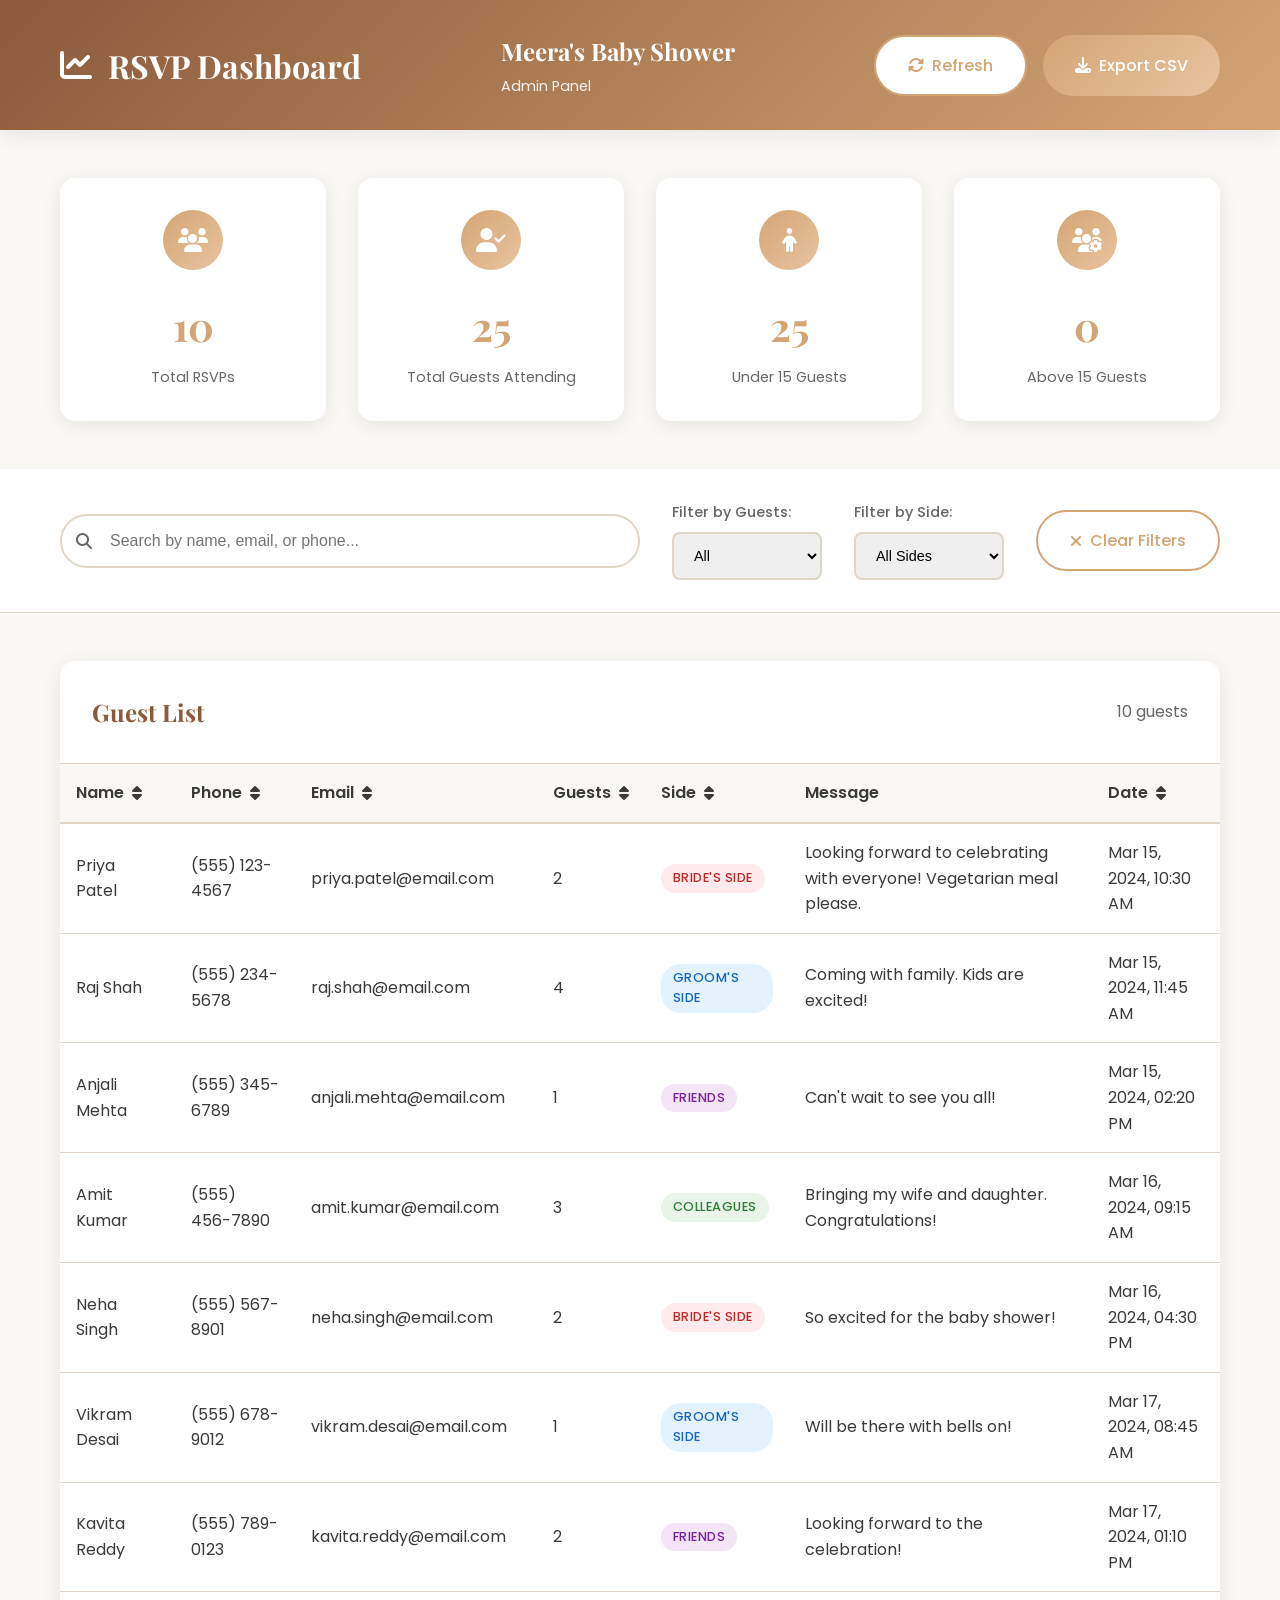
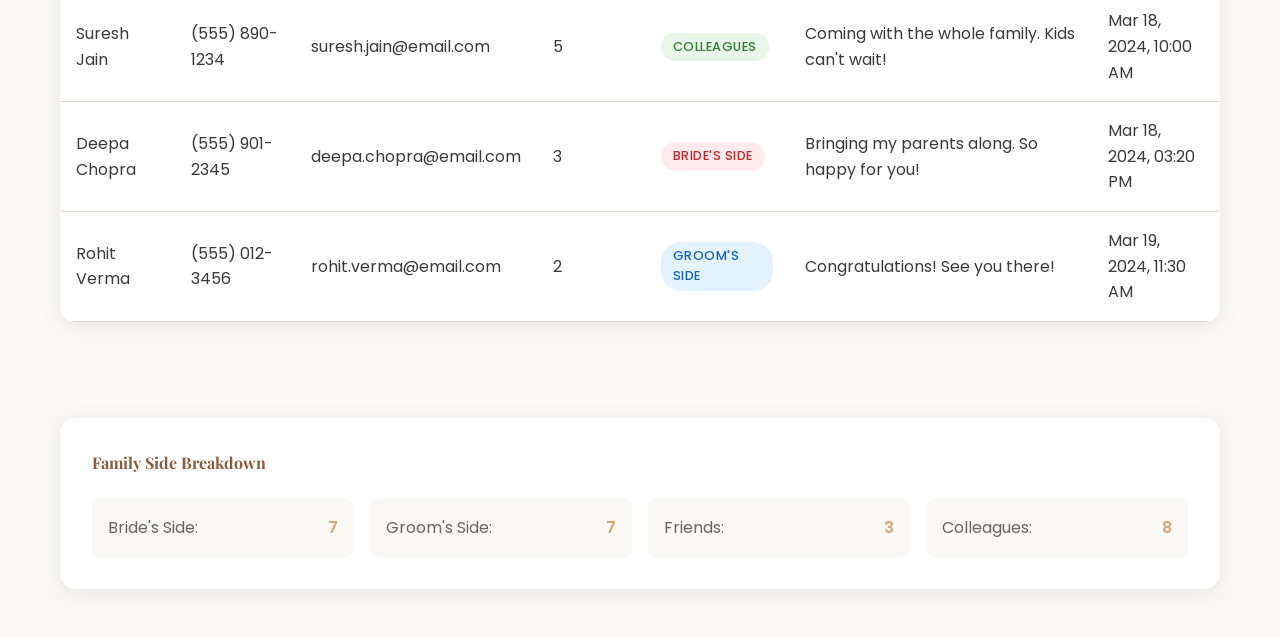
==== dashboard/index.html @ 0eb8fb5a "Initial baby shower invitation site" ====
<!DOCTYPE html>
<html lang="en">
<head>
    <meta charset="UTF-8">
    <meta name="viewport" content="width=device-width, initial-scale=1.0">
    <title>RSVP Dashboard - Meera's Baby Shower</title>
    <link rel="stylesheet" href="../assets/css/styles.css">
    <link rel="preconnect" href="https://fonts.googleapis.com">
    <link rel="preconnect" href="https://fonts.gstatic.com" crossorigin>
    <link href="https://fonts.googleapis.com/css2?family=Playfair+Display:wght@400;700&family=Poppins:wght@300;400;500;600&display=swap" rel="stylesheet">
    <link rel="stylesheet" href="https://cdnjs.cloudflare.com/ajax/libs/font-awesome/6.4.0/css/all.min.css">
</head>
<body class="dashboard-body">
    <!-- Dashboard Header -->
    <header class="dashboard-header">
        <div class="container">
            <div class="header-content">
                <h1 class="dashboard-title">
                    <i class="fas fa-chart-line"></i>
                    RSVP Dashboard
                </h1>
                <div class="event-info">
                    <h2>Meera's Baby Shower</h2>
                    <p>Admin Panel</p>
                </div>
                <div class="header-actions">
                    <button id="refresh-btn" class="btn-secondary">
                        <i class="fas fa-sync-alt"></i>
                        Refresh
                    </button>
                    <button id="export-btn" class="btn-primary">
                        <i class="fas fa-download"></i>
                        Export CSV
                    </button>
                </div>
            </div>
        </div>
    </header>

    <!-- Statistics Section -->
    <section class="stats-section">
        <div class="container">
            <div class="stats-grid">
                <div class="stat-card">
                    <div class="stat-icon">
                        <i class="fas fa-users"></i>
                    </div>
                    <div class="stat-content">
                        <h3 class="stat-number" id="total-rsvps">0</h3>
                        <p class="stat-label">Total RSVPs</p>
                    </div>
                </div>
                
                <div class="stat-card">
                    <div class="stat-icon">
                        <i class="fas fa-user-check"></i>
                    </div>
                    <div class="stat-content">
                        <h3 class="stat-number" id="total-guests">0</h3>
                        <p class="stat-label">Total Guests Attending</p>
                    </div>
                </div>
                
                <div class="stat-card">
                    <div class="stat-icon">
                        <i class="fas fa-child"></i>
                    </div>
                    <div class="stat-content">
                        <h3 class="stat-number" id="under-15">0</h3>
                        <p class="stat-label">Under 15 Guests</p>
                    </div>
                </div>
                
                <div class="stat-card">
                    <div class="stat-icon">
                        <i class="fas fa-users-cog"></i>
                    </div>
                    <div class="stat-content">
                        <h3 class="stat-number" id="above-15">0</h3>
                        <p class="stat-label">Above 15 Guests</p>
                    </div>
                </div>
            </div>
        </div>
    </section>

    <!-- Filters and Search -->
    <section class="filters-section">
        <div class="container">
            <div class="filters-content">
                <div class="search-box">
                    <i class="fas fa-search"></i>
                    <input type="text" id="search-input" placeholder="Search by name, email, or phone...">
                </div>
                
                <div class="filter-group">
                    <label for="filter-attending">Filter by Guests:</label>
                    <select id="filter-attending">
                        <option value="all">All</option>
                        <option value="1">1 Guest</option>
                        <option value="2">2 Guests</option>
                        <option value="3">3 Guests</option>
                        <option value="4">4+ Guests</option>
                    </select>
                </div>
                
                <div class="filter-group">
                    <label for="filter-side">Filter by Side:</label>
                    <select id="filter-side">
                        <option value="all">All Sides</option>
                        <option value="bride-side">Bride's Side</option>
                        <option value="groom-side">Groom's Side</option>
                        <option value="friends">Friends</option>
                        <option value="colleagues">Colleagues</option>
                    </select>
                </div>
                
                <button id="clear-filters" class="btn-secondary">
                    <i class="fas fa-times"></i>
                    Clear Filters
                </button>
            </div>
        </div>
    </section>

    <!-- Guest List Table -->
    <section class="guest-list-section">
        <div class="container">
            <div class="table-container">
                <div class="table-header">
                    <h3>Guest List</h3>
                    <div class="table-info">
                        <span id="guest-count">0 guests</span>
                    </div>
                </div>
                
                <div class="table-wrapper">
                    <table class="guest-table">
                        <thead>
                            <tr>
                                <th>
                                    <button class="sort-btn" data-sort="name">
                                        Name
                                        <i class="fas fa-sort"></i>
                                    </button>
                                </th>
                                <th>
                                    <button class="sort-btn" data-sort="phone">
                                        Phone
                                        <i class="fas fa-sort"></i>
                                    </button>
                                </th>
                                <th>
                                    <button class="sort-btn" data-sort="email">
                                        Email
                                        <i class="fas fa-sort"></i>
                                    </button>
                                </th>
                                <th>
                                    <button class="sort-btn" data-sort="attending">
                                        Guests
                                        <i class="fas fa-sort"></i>
                                    </button>
                                </th>
                                <th>
                                    <button class="sort-btn" data-sort="side">
                                        Side
                                        <i class="fas fa-sort"></i>
                                    </button>
                                </th>
                                <th>Message</th>
                                <th>
                                    <button class="sort-btn" data-sort="date">
                                        Date
                                        <i class="fas fa-sort"></i>
                                    </button>
                                </th>
                            </tr>
                        </thead>
                        <tbody id="guest-table-body">
                            <!-- Guest rows will be populated here -->
                        </tbody>
                    </table>
                </div>
                
                <div class="loading-indicator" id="loading">
                    <i class="fas fa-spinner fa-spin"></i>
                    <span>Loading responses...</span>
                </div>
                
                <div class="no-data" id="no-data" style="display: none;">
                    <i class="fas fa-inbox"></i>
                    <p>No RSVP responses yet</p>
                </div>
            </div>
        </div>
    </section>

    <!-- Quick Stats -->
    <section class="quick-stats">
        <div class="container">
            <div class="stats-row">
                <div class="quick-stat">
                    <h4>Family Side Breakdown</h4>
                    <div class="side-stats">
                        <div class="side-stat">
                            <span class="side-label">Bride's Side:</span>
                            <span class="side-count" id="bride-count">0</span>
                        </div>
                        <div class="side-stat">
                            <span class="side-label">Groom's Side:</span>
                            <span class="side-count" id="groom-count">0</span>
                        </div>
                        <div class="side-stat">
                            <span class="side-label">Friends:</span>
                            <span class="side-count" id="friends-count">0</span>
                        </div>
                        <div class="side-stat">
                            <span class="side-label">Colleagues:</span>
                            <span class="side-count" id="colleagues-count">0</span>
                        </div>
                    </div>
                </div>
            </div>
        </div>
    </section>

    <script src="../assets/js/dashboard.js"></script>
</body>
</html>
---- assets/css/styles.css ----
/* Baby Shower Website Styles */
/* Indian/Gujarati Theme with Luxury Design */

/* CSS Variables */
:root {
    --primary-color: #d4a574;
    --secondary-color: #8b5a3c;
    --accent-color: #e8c4a0;
    --text-dark: #3a3a3a;
    --text-light: #666;
    --bg-light: #faf8f5;
    --bg-white: #ffffff;
    --border-color: #e0d5c7;
    --success-color: #4caf50;
    --error-color: #f44336;
    --card-shadow: 0 4px 20px rgba(0, 0, 0, 0.08);
    --hover-shadow: 0 8px 30px rgba(0, 0, 0, 0.12);
}

/* Reset and Base Styles */
* {
    margin: 0;
    padding: 0;
    box-sizing: border-box;
}

html {
    scroll-behavior: smooth;
}

body {
    font-family: 'Poppins', sans-serif;
    line-height: 1.6;
    color: var(--text-dark);
    background-color: var(--bg-light);
}

.container {
    max-width: 1200px;
    margin: 0 auto;
    padding: 0 20px;
}

/* Typography */
h1, h2, h3, h4 {
    font-family: 'Playfair Display', serif;
    font-weight: 700;
}

.section-title {
    text-align: center;
    font-size: 2.5rem;
    color: var(--secondary-color);
    margin-bottom: 3rem;
    position: relative;
}

.section-title::after {
    content: '';
    position: absolute;
    bottom: -10px;
    left: 50%;
    transform: translateX(-50%);
    width: 80px;
    height: 3px;
    background: linear-gradient(to right, var(--primary-color), var(--accent-color));
}

/* Hero Section */
.hero {
    min-height: 100vh;
    background: linear-gradient(135deg, #f5e6d3 0%, #e8d4b0 50%, #d4a574 100%);
    display: flex;
    align-items: center;
    justify-content: center;
    position: relative;
    overflow: hidden;
}

.hero::before {
    content: '';
    position: absolute;
    top: 0;
    left: 0;
    right: 0;
    bottom: 0;
    background: url('data:image/svg+xml,<svg xmlns="http://www.w3.org/2000/svg" viewBox="0 0 100 100"><text y="50" font-size="100" fill="rgba(255,255,255,0.03)">🌸</text></svg>');
    background-size: 100px 100px;
    opacity: 0.3;
}

.hero-content {
    text-align: center;
    z-index: 2;
    position: relative;
    max-width: 800px;
    padding: 2rem;
}

.invitation-text {
    margin-bottom: 2rem;
}

.invitation-prefix {
    font-size: 1.2rem;
    color: var(--text-light);
    margin-bottom: 0.5rem;
    font-weight: 300;
}

.family-name {
    font-size: 2rem;
    color: var(--secondary-color);
    margin-bottom: 2rem;
}

.main-title {
    background: var(--bg-white);
    padding: 3rem;
    border-radius: 20px;
    box-shadow: var(--card-shadow);
    margin-bottom: 2rem;
}

.baby-name {
    font-size: 3.5rem;
    color: var(--primary-color);
    margin-bottom: 1rem;
    line-height: 1.2;
}

.decorative-line {
    width: 100px;
    height: 2px;
    background: linear-gradient(to right, var(--primary-color), var(--accent-color));
    margin: 1.5rem auto;
}

.celebration-text {
    font-size: 1.2rem;
    color: var(--text-light);
    font-weight: 300;
    line-height: 1.8;
}

.scroll-indicator {
    position: absolute;
    bottom: 30px;
    left: 50%;
    transform: translateX(-50%);
    color: var(--secondary-color);
    font-size: 1.5rem;
    animation: bounce 2s infinite;
}

@keyframes bounce {
    0%, 20%, 50%, 80%, 100% { transform: translateX(-50%) translateY(0); }
    40% { transform: translateX(-50%) translateY(-10px); }
    60% { transform: translateX(-50%) translateY(-5px); }
}

/* Countdown Timer */
.countdown-container {
    background: var(--bg-white);
    padding: 2rem;
    border-radius: 15px;
    box-shadow: var(--card-shadow);
    margin-top: 2rem;
}

.countdown-title {
    text-align: center;
    font-size: 1.3rem;
    color: var(--secondary-color);
    margin-bottom: 1.5rem;
    font-family: 'Playfair Display', serif;
}

.countdown {
    display: flex;
    justify-content: center;
    gap: 2rem;
    flex-wrap: wrap;
}

.countdown-item {
    text-align: center;
    min-width: 80px;
}

.countdown-number {
    display: block;
    font-size: 2.5rem;
    font-weight: 700;
    color: var(--primary-color);
    font-family: 'Playfair Display', serif;
    line-height: 1;
}

.countdown-label {
    font-size: 0.9rem;
    color: var(--text-light);
    text-transform: uppercase;
    letter-spacing: 1px;
    margin-top: 0.5rem;
}

/* Event Details Section */
.event-details {
    padding: 5rem 0;
    background: var(--bg-white);
}

.details-grid {
    display: grid;
    grid-template-columns: repeat(auto-fit, minmax(280px, 1fr));
    gap: 2rem;
    margin-bottom: 3rem;
}

.detail-card {
    background: var(--bg-white);
    padding: 2rem;
    border-radius: 15px;
    box-shadow: var(--card-shadow);
    text-align: center;
    transition: all 0.3s ease;
    border: 1px solid var(--border-color);
}

.detail-card:hover {
    transform: translateY(-5px);
    box-shadow: var(--hover-shadow);
}

.detail-icon {
    width: 60px;
    height: 60px;
    background: linear-gradient(135deg, var(--primary-color), var(--accent-color));
    border-radius: 50%;
    display: flex;
    align-items: center;
    justify-content: center;
    margin: 0 auto 1.5rem;
    color: var(--bg-white);
    font-size: 1.5rem;
}

.detail-content h4 {
    font-size: 1.3rem;
    color: var(--secondary-color);
    margin-bottom: 0.5rem;
    font-family: 'Playfair Display', serif;
}

.detail-content p {
    color: var(--text-dark);
    font-weight: 500;
}

.detail-subtext {
    color: var(--text-light);
    font-size: 0.9rem;
    margin-top: 0.3rem;
    font-weight: 400;
}

.venue-button {
    text-align: center;
}

/* Buttons */
.btn-primary, .btn-secondary, .btn-submit {
    display: inline-flex;
    align-items: center;
    gap: 0.5rem;
    padding: 1rem 2rem;
    border: none;
    border-radius: 50px;
    font-size: 1rem;
    font-weight: 500;
    text-decoration: none;
    cursor: pointer;
    transition: all 0.3s ease;
    font-family: 'Poppins', sans-serif;
}

.btn-primary {
    background: linear-gradient(135deg, var(--primary-color), var(--accent-color));
    color: var(--bg-white);
}

.btn-primary:hover {
    transform: translateY(-2px);
    box-shadow: 0 8px 25px rgba(212, 165, 116, 0.4);
}

.btn-secondary {
    background: var(--bg-white);
    color: var(--primary-color);
    border: 2px solid var(--primary-color);
}

.btn-secondary:hover {
    background: var(--primary-color);
    color: var(--bg-white);
}

.btn-submit {
    background: linear-gradient(135deg, var(--secondary-color), var(--primary-color));
    color: var(--bg-white);
    width: 100%;
    justify-content: center;
    font-size: 1.1rem;
    padding: 1.2rem;
}

.btn-submit:hover {
    transform: translateY(-2px);
    box-shadow: 0 8px 25px rgba(139, 90, 60, 0.4);
}

/* Family Section */
.family-section {
    padding: 5rem 0;
    background: var(--bg-light);
}

.family-grid {
    display: grid;
    grid-template-columns: repeat(auto-fit, minmax(250px, 1fr));
    gap: 2rem;
}

.family-member {
    background: var(--bg-white);
    padding: 2rem;
    border-radius: 15px;
    text-align: center;
    box-shadow: var(--card-shadow);
    transition: all 0.3s ease;
}

.family-member:hover {
    transform: translateY(-5px);
    box-shadow: var(--hover-shadow);
}

.family-avatar {
    width: 80px;
    height: 80px;
    background: linear-gradient(135deg, var(--primary-color), var(--accent-color));
    border-radius: 50%;
    display: flex;
    align-items: center;
    justify-content: center;
    margin: 0 auto 1.5rem;
    color: var(--bg-white);
    font-size: 2rem;
}

.family-member h4 {
    font-size: 1.3rem;
    color: var(--secondary-color);
    margin-bottom: 0.5rem;
    font-family: 'Playfair Display', serif;
}

.family-member p {
    color: var(--text-light);
}

/* Gallery Section */
.gallery-section {
    padding: 5rem 0;
    background: var(--bg-white);
}

.gallery-grid {
    display: grid;
    grid-template-columns: repeat(auto-fit, minmax(300px, 1fr));
    gap: 1.5rem;
}

.gallery-item {
    position: relative;
    overflow: hidden;
    border-radius: 15px;
    box-shadow: var(--card-shadow);
    cursor: pointer;
}

.gallery-item img {
    width: 100%;
    height: 250px;
    object-fit: cover;
    transition: all 0.3s ease;
}

.gallery-item:hover img {
    transform: scale(1.05);
}

/* RSVP Section */
.rsvp-section {
    padding: 5rem 0;
    background: var(--bg-light);
}

.rsvp-subtitle {
    text-align: center;
    font-size: 1.2rem;
    color: var(--text-light);
    margin-bottom: 2rem;
}

.gift-note {
    background: var(--bg-white);
    padding: 2rem;
    border-radius: 15px;
    text-align: center;
    margin-bottom: 3rem;
    box-shadow: var(--card-shadow);
    border-left: 4px solid var(--primary-color);
}

.gift-note p {
    color: var(--text-dark);
    font-style: italic;
    line-height: 1.8;
}

/* Form Styles */
.rsvp-form {
    background: var(--bg-white);
    padding: 3rem;
    border-radius: 20px;
    box-shadow: var(--card-shadow);
    max-width: 800px;
    margin: 0 auto;
}

.form-row {
    display: grid;
    grid-template-columns: 1fr 1fr;
    gap: 2rem;
    margin-bottom: 2rem;
}

.form-group {
    display: flex;
    flex-direction: column;
}

.form-group.full-width {
    grid-column: 1 / -1;
}

.form-group label {
    font-weight: 500;
    color: var(--text-dark);
    margin-bottom: 0.5rem;
    font-family: 'Poppins', sans-serif;
}

.form-group input,
.form-group select,
.form-group textarea {
    padding: 1rem;
    border: 2px solid var(--border-color);
    border-radius: 10px;
    font-size: 1rem;
    font-family: 'Poppins', sans-serif;
    transition: all 0.3s ease;
    background: var(--bg-white);
}

.form-group input:focus,
.form-group select:focus,
.form-group textarea:focus {
    outline: none;
    border-color: var(--primary-color);
    box-shadow: 0 0 0 3px rgba(212, 165, 116, 0.1);
}

.form-group textarea {
    resize: vertical;
    min-height: 120px;
}

/* Success Message */
.success-message {
    background: var(--success-color);
    color: var(--bg-white);
    padding: 2rem;
    border-radius: 15px;
    text-align: center;
    margin-top: 2rem;
    display: none;
    animation: slideDown 0.5s ease;
}

.success-message.show {
    display: block;
}

.success-message i {
    font-size: 3rem;
    margin-bottom: 1rem;
}

.success-message h4 {
    font-size: 1.5rem;
    margin-bottom: 0.5rem;
    font-family: 'Playfair Display', serif;
}

@keyframes slideDown {
    from {
        opacity: 0;
        transform: translateY(-20px);
    }
    to {
        opacity: 1;
        transform: translateY(0);
    }
}

/* Footer */
.footer {
    background: linear-gradient(135deg, var(--secondary-color), var(--primary-color));
    color: var(--bg-white);
    padding: 3rem 0;
    text-align: center;
}

.footer-text {
    font-size: 1.3rem;
    margin-bottom: 0.5rem;
    font-family: 'Playfair Display', serif;
}

.footer-subtext {
    margin-bottom: 2rem;
    opacity: 0.9;
}

.footer-actions {
    display: flex;
    justify-content: center;
    gap: 2rem;
}

.footer-link {
    color: var(--bg-white);
    text-decoration: none;
    display: flex;
    align-items: center;
    gap: 0.5rem;
    transition: all 0.3s ease;
}

.footer-link:hover {
    opacity: 0.8;
    transform: translateY(-2px);
}

/* Music Toggle */
.music-toggle {
    position: fixed;
    bottom: 30px;
    right: 30px;
    width: 60px;
    height: 60px;
    background: linear-gradient(135deg, var(--primary-color), var(--accent-color));
    border: none;
    border-radius: 50%;
    color: var(--bg-white);
    font-size: 1.5rem;
    cursor: pointer;
    box-shadow: var(--card-shadow);
    transition: all 0.3s ease;
    z-index: 1000;
}

.music-toggle:hover {
    transform: scale(1.1);
    box-shadow: var(--hover-shadow);
}

.music-toggle.playing {
    animation: pulse 2s infinite;
}

@keyframes pulse {
    0% { box-shadow: 0 0 0 0 rgba(212, 165, 116, 0.7); }
    70% { box-shadow: 0 0 0 20px rgba(212, 165, 116, 0); }
    100% { box-shadow: 0 0 0 0 rgba(212, 165, 116, 0); }
}

/* Dashboard Specific Styles */
.dashboard-body {
    background: var(--bg-light);
}

.dashboard-header {
    background: linear-gradient(135deg, var(--secondary-color), var(--primary-color));
    color: var(--bg-white);
    padding: 2rem 0;
    box-shadow: var(--card-shadow);
}

.header-content {
    display: flex;
    justify-content: space-between;
    align-items: center;
    flex-wrap: wrap;
    gap: 2rem;
}

.dashboard-title {
    display: flex;
    align-items: center;
    gap: 1rem;
    font-size: 2rem;
    margin: 0;
}

.event-info h2 {
    font-size: 1.5rem;
    margin-bottom: 0.3rem;
}

.event-info p {
    opacity: 0.9;
    font-size: 0.9rem;
}

.header-actions {
    display: flex;
    gap: 1rem;
}

/* Stats Section */
.stats-section {
    padding: 3rem 0;
}

.stats-grid {
    display: grid;
    grid-template-columns: repeat(auto-fit, minmax(200px, 1fr));
    gap: 2rem;
}

.stat-card {
    background: var(--bg-white);
    padding: 2rem;
    border-radius: 15px;
    box-shadow: var(--card-shadow);
    text-align: center;
    transition: all 0.3s ease;
}

.stat-card:hover {
    transform: translateY(-5px);
    box-shadow: var(--hover-shadow);
}

.stat-icon {
    width: 60px;
    height: 60px;
    background: linear-gradient(135deg, var(--primary-color), var(--accent-color));
    border-radius: 50%;
    display: flex;
    align-items: center;
    justify-content: center;
    margin: 0 auto 1.5rem;
    color: var(--bg-white);
    font-size: 1.5rem;
}

.stat-number {
    font-size: 2.5rem;
    font-weight: 700;
    color: var(--primary-color);
    margin-bottom: 0.5rem;
    font-family: 'Playfair Display', serif;
}

.stat-label {
    color: var(--text-light);
    font-size: 0.9rem;
}

/* Filters Section */
.filters-section {
    padding: 2rem 0;
    background: var(--bg-white);
    border-bottom: 1px solid var(--border-color);
}

.filters-content {
    display: flex;
    align-items: center;
    gap: 2rem;
    flex-wrap: wrap;
}

.search-box {
    position: relative;
    flex: 1;
    min-width: 300px;
}

.search-box i {
    position: absolute;
    left: 1rem;
    top: 50%;
    transform: translateY(-50%);
    color: var(--text-light);
}

.search-box input {
    width: 100%;
    padding: 1rem 1rem 1rem 3rem;
    border: 2px solid var(--border-color);
    border-radius: 50px;
    font-size: 1rem;
    transition: all 0.3s ease;
}

.search-box input:focus {
    outline: none;
    border-color: var(--primary-color);
}

.filter-group {
    display: flex;
    flex-direction: column;
    gap: 0.5rem;
}

.filter-group label {
    font-size: 0.9rem;
    color: var(--text-light);
    font-weight: 500;
}

.filter-group select {
    padding: 0.8rem 1rem;
    border: 2px solid var(--border-color);
    border-radius: 8px;
    font-size: 0.9rem;
    min-width: 150px;
}

/* Guest List Table */
.guest-list-section {
    padding: 3rem 0;
}

.table-container {
    background: var(--bg-white);
    border-radius: 15px;
    box-shadow: var(--card-shadow);
    overflow: hidden;
}

.table-header {
    display: flex;
    justify-content: space-between;
    align-items: center;
    padding: 2rem;
    border-bottom: 1px solid var(--border-color);
}

.table-header h3 {
    font-size: 1.5rem;
    color: var(--secondary-color);
    margin: 0;
}

.table-info {
    color: var(--text-light);
}

.table-wrapper {
    overflow-x: auto;
}

.guest-table {
    width: 100%;
    border-collapse: collapse;
}

.guest-table th {
    background: var(--bg-light);
    padding: 1rem;
    text-align: left;
    font-weight: 600;
    color: var(--text-dark);
    border-bottom: 2px solid var(--border-color);
}

.sort-btn {
    background: none;
    border: none;
    color: inherit;
    font: inherit;
    cursor: pointer;
    display: flex;
    align-items: center;
    gap: 0.5rem;
    transition: color 0.3s ease;
}

.sort-btn:hover {
    color: var(--primary-color);
}

.guest-table td {
    padding: 1rem;
    border-bottom: 1px solid var(--border-color);
}

.guest-table tr:hover {
    background: var(--bg-light);
}

.loading-indicator,
.no-data {
    text-align: center;
    padding: 3rem;
    color: var(--text-light);
}

.loading-indicator i {
    font-size: 2rem;
    margin-bottom: 1rem;
    color: var(--primary-color);
}

.no-data i {
    font-size: 3rem;
    margin-bottom: 1rem;
    opacity: 0.5;
}

/* Quick Stats */
.quick-stats {
    padding: 3rem 0;
}

.quick-stat {
    background: var(--bg-white);
    padding: 2rem;
    border-radius: 15px;
    box-shadow: var(--card-shadow);
}

.quick-stat h4 {
    color: var(--secondary-color);
    margin-bottom: 1.5rem;
    font-family: 'Playfair Display', serif;
}

.side-stats {
    display: grid;
    grid-template-columns: repeat(auto-fit, minmax(200px, 1fr));
    gap: 1rem;
}

.side-stat {
    display: flex;
    justify-content: space-between;
    padding: 1rem;
    background: var(--bg-light);
    border-radius: 8px;
}

.side-label {
    color: var(--text-light);
}

.side-count {
    font-weight: 600;
    color: var(--primary-color);
}

/* Responsive Design */
@media (max-width: 768px) {
    .container {
        padding: 0 15px;
    }
    
    .baby-name {
        font-size: 2.5rem;
    }
    
    .countdown {
        gap: 1rem;
    }
    
    .countdown-number {
        font-size: 2rem;
    }
    
    .form-row {
        grid-template-columns: 1fr;
        gap: 1rem;
    }
    
    .rsvp-form {
        padding: 2rem 1.5rem;
    }
    
    .header-content {
        flex-direction: column;
        text-align: center;
    }
    
    .filters-content {
        flex-direction: column;
        align-items: stretch;
    }
    
    .search-box {
        min-width: auto;
    }
    
    .footer-actions {
        flex-direction: column;
        gap: 1rem;
    }
    
    .stats-grid {
        grid-template-columns: repeat(auto-fit, minmax(150px, 1fr));
        gap: 1rem;
    }
    
    .side-stats {
        grid-template-columns: 1fr;
    }
}

@media (max-width: 480px) {
    .main-title {
        padding: 2rem 1.5rem;
    }
    
    .baby-name {
        font-size: 2rem;
    }
    
    .celebration-text {
        font-size: 1rem;
    }
    
    .section-title {
        font-size: 2rem;
    }
    
    .details-grid {
        grid-template-columns: 1fr;
    }
    
    .gallery-grid {
        grid-template-columns: 1fr;
    }
    
    .family-grid {
        grid-template-columns: 1fr;
    }
}
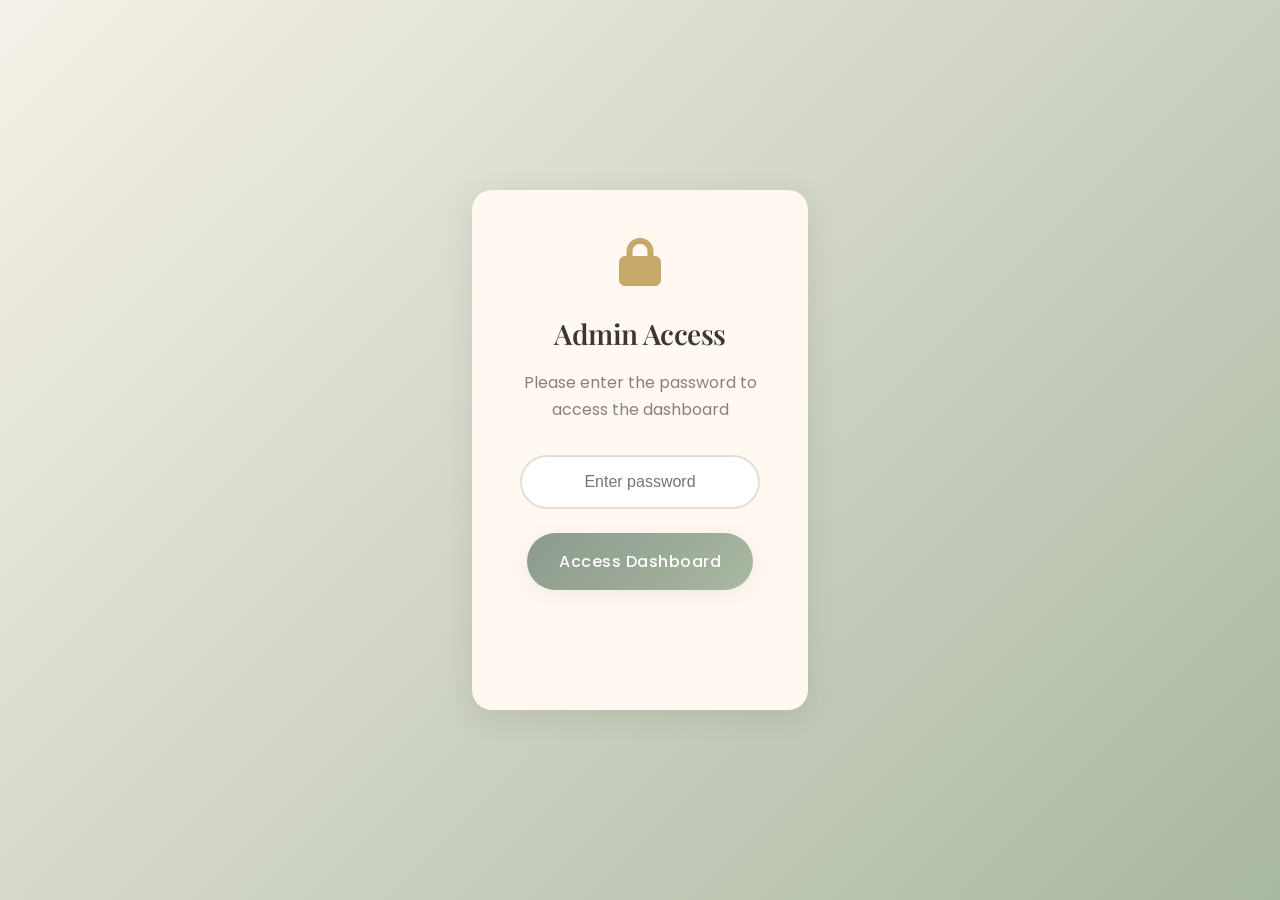
==== commit 68052cd3: "Baby Shower Website v2.0: Premium UI, Counter Buttons, Dashboard, Edit/Delete RSVP" ====
--- a/dashboard/index.html
+++ b/dashboard/index.html
@@ -3,7 +3,7 @@
 <head>
     <meta charset="UTF-8">
     <meta name="viewport" content="width=device-width, initial-scale=1.0">
-    <title>RSVP Dashboard - Meera's Baby Shower</title>
+    <title>RSVP Dashboard - Baby Shower</title>
     <link rel="stylesheet" href="../assets/css/styles.css">
     <link rel="preconnect" href="https://fonts.googleapis.com">
     <link rel="preconnect" href="https://fonts.gstatic.com" crossorigin>
@@ -11,6 +11,22 @@
     <link rel="stylesheet" href="https://cdnjs.cloudflare.com/ajax/libs/font-awesome/6.4.0/css/all.min.css">
 </head>
 <body class="dashboard-body">
+    <!-- Password Protection Screen -->
+    <div id="password-screen" class="password-screen">
+        <div class="password-container">
+            <div class="password-card">
+                <i class="fas fa-lock"></i>
+                <h2>Admin Access</h2>
+                <p>Please enter the password to access the dashboard</p>
+                <input type="password" id="dashboard-password" placeholder="Enter password">
+                <button onclick="checkPassword()" class="btn-primary">Access Dashboard</button>
+                <p class="password-error" id="password-error"></p>
+            </div>
+        </div>
+    </div>
+
+    <!-- Dashboard Content (Hidden by default) -->
+    <div id="dashboard-content" style="display: none;">
     <!-- Dashboard Header -->
     <header class="dashboard-header">
         <div class="container">
@@ -20,8 +36,8 @@
                     RSVP Dashboard
                 </h1>
                 <div class="event-info">
-                    <h2>Meera's Baby Shower</h2>
-                    <p>Admin Panel</p>
+                    <h2>Tarang & Vidhi's Baby Shower</h2>
+                    <p>Admin Panel - Malani Family</p>
                 </div>
                 <div class="header-actions">
                     <button id="refresh-btn" class="btn-secondary">
@@ -53,31 +69,31 @@
                 
                 <div class="stat-card">
                     <div class="stat-icon">
-                        <i class="fas fa-user-check"></i>
+                        <i class="fas fa-user-friends"></i>
+                    </div>
+                    <div class="stat-content">
+                        <h3 class="stat-number" id="total-adults">0</h3>
+                        <p class="stat-label">Total Adults</p>
+                    </div>
+                </div>
+                
+                <div class="stat-card">
+                    <div class="stat-icon">
+                        <i class="fas fa-child"></i>
+                    </div>
+                    <div class="stat-content">
+                        <h3 class="stat-number" id="total-kids">0</h3>
+                        <p class="stat-label">Total Kids</p>
+                    </div>
+                </div>
+                
+                <div class="stat-card">
+                    <div class="stat-icon">
+                        <i class="fas fa-users"></i>
                     </div>
                     <div class="stat-content">
                         <h3 class="stat-number" id="total-guests">0</h3>
-                        <p class="stat-label">Total Guests Attending</p>
-                    </div>
-                </div>
-                
-                <div class="stat-card">
-                    <div class="stat-icon">
-                        <i class="fas fa-child"></i>
-                    </div>
-                    <div class="stat-content">
-                        <h3 class="stat-number" id="under-15">0</h3>
-                        <p class="stat-label">Under 15 Guests</p>
-                    </div>
-                </div>
-                
-                <div class="stat-card">
-                    <div class="stat-icon">
-                        <i class="fas fa-users-cog"></i>
-                    </div>
-                    <div class="stat-content">
-                        <h3 class="stat-number" id="above-15">0</h3>
-                        <p class="stat-label">Above 15 Guests</p>
+                        <p class="stat-label">Total Guests</p>
                     </div>
                 </div>
             </div>
@@ -94,24 +110,24 @@
                 </div>
                 
                 <div class="filter-group">
-                    <label for="filter-attending">Filter by Guests:</label>
-                    <select id="filter-attending">
+                    <label for="filter-adults">Filter by Adults:</label>
+                    <select id="filter-adults">
                         <option value="all">All</option>
-                        <option value="1">1 Guest</option>
-                        <option value="2">2 Guests</option>
-                        <option value="3">3 Guests</option>
-                        <option value="4">4+ Guests</option>
+                        <option value="1">1 Adult</option>
+                        <option value="2">2 Adults</option>
+                        <option value="3">3 Adults</option>
+                        <option value="4">4+ Adults</option>
                     </select>
                 </div>
                 
                 <div class="filter-group">
-                    <label for="filter-side">Filter by Side:</label>
-                    <select id="filter-side">
-                        <option value="all">All Sides</option>
-                        <option value="bride-side">Bride's Side</option>
-                        <option value="groom-side">Groom's Side</option>
-                        <option value="friends">Friends</option>
-                        <option value="colleagues">Colleagues</option>
+                    <label for="filter-kids">Filter by Kids:</label>
+                    <select id="filter-kids">
+                        <option value="all">All</option>
+                        <option value="0">No Kids</option>
+                        <option value="1">1 Kid</option>
+                        <option value="2">2 Kids</option>
+                        <option value="3">3+ Kids</option>
                     </select>
                 </div>
                 
@@ -157,24 +173,26 @@
                                     </button>
                                 </th>
                                 <th>
-                                    <button class="sort-btn" data-sort="attending">
-                                        Guests
-                                        <i class="fas fa-sort"></i>
-                                    </button>
-                                </th>
-                                <th>
-                                    <button class="sort-btn" data-sort="side">
-                                        Side
+                                    <button class="sort-btn" data-sort="adults">
+                                        Adults
+                                        <i class="fas fa-sort"></i>
+                                    </button>
+                                </th>
+                                <th>
+                                    <button class="sort-btn" data-sort="kids">
+                                        Kids
                                         <i class="fas fa-sort"></i>
                                     </button>
                                 </th>
                                 <th>Message</th>
+                                <th>Status</th>
                                 <th>
                                     <button class="sort-btn" data-sort="date">
                                         Date
                                         <i class="fas fa-sort"></i>
                                     </button>
                                 </th>
+                                <th>Actions</th>
                             </tr>
                         </thead>
                         <tbody id="guest-table-body">
@@ -195,36 +213,9 @@
             </div>
         </div>
     </section>
-
-    <!-- Quick Stats -->
-    <section class="quick-stats">
-        <div class="container">
-            <div class="stats-row">
-                <div class="quick-stat">
-                    <h4>Family Side Breakdown</h4>
-                    <div class="side-stats">
-                        <div class="side-stat">
-                            <span class="side-label">Bride's Side:</span>
-                            <span class="side-count" id="bride-count">0</span>
-                        </div>
-                        <div class="side-stat">
-                            <span class="side-label">Groom's Side:</span>
-                            <span class="side-count" id="groom-count">0</span>
-                        </div>
-                        <div class="side-stat">
-                            <span class="side-label">Friends:</span>
-                            <span class="side-count" id="friends-count">0</span>
-                        </div>
-                        <div class="side-stat">
-                            <span class="side-label">Colleagues:</span>
-                            <span class="side-count" id="colleagues-count">0</span>
-                        </div>
-                    </div>
-                </div>
-            </div>
-        </div>
-    </section>
+    </div><!-- End dashboard-content -->
 
     <script src="../assets/js/dashboard.js"></script>
+    <script src="../assets/js/dashboard-auth.js"></script>
 </body>
 </html>
--- a/assets/css/styles.css
+++ b/assets/css/styles.css
@@ -1,20 +1,40 @@
 /* Baby Shower Website Styles */
 /* Indian/Gujarati Theme with Luxury Design */
 
-/* CSS Variables */
+/* CSS Variables - Premium Gender-Neutral Palette */
 :root {
-    --primary-color: #d4a574;
-    --secondary-color: #8b5a3c;
-    --accent-color: #e8c4a0;
-    --text-dark: #3a3a3a;
-    --text-light: #666;
-    --bg-light: #faf8f5;
+    /* Background colors */
+    --bg-primary: #F6F1E8;
+    --bg-surface: #FFF9F2;
+    --bg-light: #FAF7F2;
     --bg-white: #ffffff;
-    --border-color: #e0d5c7;
-    --success-color: #4caf50;
-    --error-color: #f44336;
-    --card-shadow: 0 4px 20px rgba(0, 0, 0, 0.08);
-    --hover-shadow: 0 8px 30px rgba(0, 0, 0, 0.12);
+    
+    /* Accent colors */
+    --accent-sage: #A9B8A2;
+    --accent-taupe: #B7A89A;
+    --accent-gold: #C7A96B;
+    
+    /* Primary colors */
+    --primary-color: #8B9A8B;
+    --secondary-color: #6B7B6B;
+    --text-dark: #3F372F;
+    --text-medium: #5A524A;
+    --text-light: #8B8075;
+    
+    /* Borders and shadows */
+    --border-color: #E5DDD3;
+    --border-light: #EDE8E0;
+    --card-shadow: 0 4px 20px rgba(63, 55, 47, 0.08);
+    --card-shadow-hover: 0 8px 30px rgba(63, 55, 47, 0.12);
+    
+    /* Status colors */
+    --success-color: #7A9E7A;
+    --error-color: #B87B6B;
+    --warning-color: #C9A86C;
+    
+    /* Typography */
+    --font-heading: 'Playfair Display', Georgia, serif;
+    --font-body: 'Poppins', -apple-system, BlinkMacSystemFont, sans-serif;
 }
 
 /* Reset and Base Styles */
@@ -29,47 +49,51 @@
 }
 
 body {
-    font-family: 'Poppins', sans-serif;
-    line-height: 1.6;
+    font-family: var(--font-body);
+    line-height: 1.7;
     color: var(--text-dark);
-    background-color: var(--bg-light);
+    background-color: var(--bg-primary);
+    -webkit-font-smoothing: antialiased;
+    -moz-osx-font-smoothing: grayscale;
 }
 
 .container {
     max-width: 1200px;
     margin: 0 auto;
-    padding: 0 20px;
+    padding: 0 24px;
 }
 
 /* Typography */
 h1, h2, h3, h4 {
-    font-family: 'Playfair Display', serif;
-    font-weight: 700;
+    font-family: var(--font-heading);
+    font-weight: 600;
+    letter-spacing: -0.02em;
 }
 
 .section-title {
     text-align: center;
-    font-size: 2.5rem;
-    color: var(--secondary-color);
-    margin-bottom: 3rem;
+    font-size: 2.8rem;
+    color: var(--text-dark);
+    margin-bottom: 3.5rem;
     position: relative;
+    font-weight: 500;
 }
 
 .section-title::after {
     content: '';
     position: absolute;
-    bottom: -10px;
+    bottom: -16px;
     left: 50%;
     transform: translateX(-50%);
-    width: 80px;
-    height: 3px;
-    background: linear-gradient(to right, var(--primary-color), var(--accent-color));
+    width: 60px;
+    height: 2px;
+    background: linear-gradient(to right, var(--accent-gold), var(--accent-sage));
 }
 
 /* Hero Section */
 .hero {
     min-height: 100vh;
-    background: linear-gradient(135deg, #f5e6d3 0%, #e8d4b0 50%, #d4a574 100%);
+    background: linear-gradient(135deg, var(--bg-primary) 0%, var(--bg-surface) 50%, var(--accent-sage) 100%);
     display: flex;
     align-items: center;
     justify-content: center;
@@ -136,6 +160,13 @@
     margin: 1.5rem auto;
 }
 
+.celebration-title {
+    font-size: 1.8rem;
+    color: var(--secondary-color);
+    margin-bottom: 1rem;
+    font-family: 'Playfair Display', serif;
+}
+
 .celebration-text {
     font-size: 1.2rem;
     color: var(--text-light);
@@ -286,119 +317,73 @@
 }
 
 .btn-primary {
-    background: linear-gradient(135deg, var(--primary-color), var(--accent-color));
+    background: linear-gradient(135deg, var(--primary-color) 0%, var(--accent-sage) 100%);
     color: var(--bg-white);
+    box-shadow: var(--card-shadow);
+    border: none;
+    font-weight: 500;
+    letter-spacing: 0.5px;
 }
 
 .btn-primary:hover {
+    transform: translateY(-3px);
+    box-shadow: var(--card-shadow-hover);
+    background: linear-gradient(135deg, var(--secondary-color) 0%, var(--accent-sage) 100%);
+}
+
+.btn-secondary {
+    background: var(--bg-surface);
+    color: var(--text-dark);
+    border: 1.5px solid var(--border-color);
+    font-weight: 500;
+}
+
+.btn-secondary:hover {
+    background: var(--bg-white);
+    border-color: var(--accent-sage);
+    color: var(--secondary-color);
     transform: translateY(-2px);
-    box-shadow: 0 8px 25px rgba(212, 165, 116, 0.4);
-}
-
-.btn-secondary {
-    background: var(--bg-white);
-    color: var(--primary-color);
-    border: 2px solid var(--primary-color);
-}
-
-.btn-secondary:hover {
-    background: var(--primary-color);
-    color: var(--bg-white);
 }
 
 .btn-submit {
-    background: linear-gradient(135deg, var(--secondary-color), var(--primary-color));
+    background: linear-gradient(135deg, var(--accent-sage) 0%, var(--accent-gold) 100%);
     color: var(--bg-white);
     width: 100%;
     justify-content: center;
     font-size: 1.1rem;
     padding: 1.2rem;
+    font-weight: 500;
+    letter-spacing: 0.5px;
+    border: none;
 }
 
 .btn-submit:hover {
-    transform: translateY(-2px);
-    box-shadow: 0 8px 25px rgba(139, 90, 60, 0.4);
-}
-
-/* Family Section */
-.family-section {
-    padding: 5rem 0;
-    background: var(--bg-light);
-}
-
-.family-grid {
-    display: grid;
-    grid-template-columns: repeat(auto-fit, minmax(250px, 1fr));
-    gap: 2rem;
-}
-
-.family-member {
-    background: var(--bg-white);
-    padding: 2rem;
+    transform: translateY(-3px);
+    box-shadow: var(--card-shadow-hover);
+    background: linear-gradient(135deg, var(--secondary-color) 0%, var(--accent-gold) 100%);
+}
+
+
+/* Welcome Message */
+.welcome-message {
+    background: var(--bg-white);
+    padding: 2.5rem;
     border-radius: 15px;
     text-align: center;
+    margin-bottom: 3rem;
     box-shadow: var(--card-shadow);
-    transition: all 0.3s ease;
-}
-
-.family-member:hover {
-    transform: translateY(-5px);
-    box-shadow: var(--hover-shadow);
-}
-
-.family-avatar {
-    width: 80px;
-    height: 80px;
-    background: linear-gradient(135deg, var(--primary-color), var(--accent-color));
-    border-radius: 50%;
-    display: flex;
-    align-items: center;
-    justify-content: center;
-    margin: 0 auto 1.5rem;
-    color: var(--bg-white);
-    font-size: 2rem;
-}
-
-.family-member h4 {
-    font-size: 1.3rem;
-    color: var(--secondary-color);
-    margin-bottom: 0.5rem;
-    font-family: 'Playfair Display', serif;
-}
-
-.family-member p {
-    color: var(--text-light);
-}
-
-/* Gallery Section */
-.gallery-section {
-    padding: 5rem 0;
-    background: var(--bg-white);
-}
-
-.gallery-grid {
-    display: grid;
-    grid-template-columns: repeat(auto-fit, minmax(300px, 1fr));
-    gap: 1.5rem;
-}
-
-.gallery-item {
-    position: relative;
-    overflow: hidden;
-    border-radius: 15px;
-    box-shadow: var(--card-shadow);
-    cursor: pointer;
-}
-
-.gallery-item img {
-    width: 100%;
-    height: 250px;
-    object-fit: cover;
-    transition: all 0.3s ease;
-}
-
-.gallery-item:hover img {
-    transform: scale(1.05);
+    border-left: 4px solid var(--primary-color);
+}
+
+.welcome-message p {
+    color: var(--text-dark);
+    font-size: 1.1rem;
+    line-height: 1.8;
+    margin-bottom: 1rem;
+}
+
+.welcome-message p:last-child {
+    margin-bottom: 0;
 }
 
 /* RSVP Section */
@@ -428,6 +413,40 @@
     color: var(--text-dark);
     font-style: italic;
     line-height: 1.8;
+}
+
+/* Edit RSVP Section */
+.edit-rsvp-section {
+    text-align: center;
+    margin-bottom: 2rem;
+}
+
+.edit-rsvp-text {
+    color: var(--text-light);
+    font-size: 0.95rem;
+}
+
+.edit-rsvp-text a {
+    color: var(--accent-sage);
+    font-weight: 500;
+    text-decoration: underline;
+    cursor: pointer;
+}
+
+.edit-lookup-form {
+    display: flex;
+    gap: 1rem;
+    justify-content: center;
+    margin-top: 1rem;
+    flex-wrap: wrap;
+}
+
+.edit-lookup-form input {
+    padding: 0.875rem 1.25rem;
+    border: 1.5px solid var(--border-color);
+    border-radius: 50px;
+    font-size: 1rem;
+    min-width: 250px;
 }
 
 /* Form Styles */
@@ -483,6 +502,70 @@
     box-shadow: 0 0 0 3px rgba(212, 165, 116, 0.1);
 }
 
+/* Counter Input Styles - Premium Design */
+.counter-input {
+    display: flex;
+    align-items: center;
+    gap: 1rem;
+    justify-content: center;
+    background: var(--bg-light);
+    padding: 0.75rem 1.5rem;
+    border-radius: 50px;
+    border: 2px solid var(--border-color);
+    max-width: 200px;
+    margin: 0 auto;
+}
+
+.counter-btn {
+    width: 40px;
+    height: 40px;
+    border-radius: 50%;
+    border: 2px solid var(--accent-sage);
+    background: var(--bg-white);
+    color: var(--secondary-color);
+    font-size: 1.5rem;
+    font-weight: 700;
+    cursor: pointer;
+    display: flex;
+    align-items: center;
+    justify-content: center;
+    transition: all 0.3s ease;
+    line-height: 1;
+    padding-bottom: 4px;
+}
+
+.counter-btn:hover {
+    background: var(--accent-sage);
+    color: white;
+    transform: scale(1.1);
+    box-shadow: 0 4px 12px rgba(139, 154, 139, 0.3);
+}
+
+.counter-btn:active {
+    transform: scale(0.95);
+}
+
+.counter-input input[type="number"] {
+    width: 60px;
+    text-align: center;
+    font-size: 1.5rem;
+    font-weight: 700;
+    color: var(--text-dark);
+    padding: 0.5rem;
+    border: none;
+    background: transparent;
+    -moz-appearance: textfield;
+    -webkit-appearance: none;
+    appearance: none;
+    font-family: var(--font-heading);
+}
+
+.counter-input input[type="number"]::-webkit-outer-spin-button,
+.counter-input input[type="number"]::-webkit-inner-spin-button {
+    -webkit-appearance: none;
+    margin: 0;
+}
+
 .form-group textarea {
     resize: vertical;
     min-height: 120px;
@@ -572,20 +655,20 @@
     right: 30px;
     width: 60px;
     height: 60px;
-    background: linear-gradient(135deg, var(--primary-color), var(--accent-color));
+    background: linear-gradient(135deg, #2d4a3e 0%, #1a2f26 100%);
     border: none;
     border-radius: 50%;
-    color: var(--bg-white);
+    color: white;
     font-size: 1.5rem;
     cursor: pointer;
-    box-shadow: var(--card-shadow);
+    box-shadow: 0 4px 20px rgba(0, 0, 0, 0.3);
     transition: all 0.3s ease;
     z-index: 1000;
 }
 
 .music-toggle:hover {
     transform: scale(1.1);
-    box-shadow: var(--hover-shadow);
+    box-shadow: 0 6px 25px rgba(0, 0, 0, 0.4);
 }
 
 .music-toggle.playing {
@@ -593,9 +676,9 @@
 }
 
 @keyframes pulse {
-    0% { box-shadow: 0 0 0 0 rgba(212, 165, 116, 0.7); }
-    70% { box-shadow: 0 0 0 20px rgba(212, 165, 116, 0); }
-    100% { box-shadow: 0 0 0 0 rgba(212, 165, 116, 0); }
+    0% { box-shadow: 0 0 0 0 rgba(45, 74, 62, 0.7); }
+    70% { box-shadow: 0 0 0 20px rgba(45, 74, 62, 0); }
+    100% { box-shadow: 0 0 0 0 rgba(45, 74, 62, 0); }
 }
 
 /* Dashboard Specific Styles */
@@ -846,45 +929,66 @@
     opacity: 0.5;
 }
 
-/* Quick Stats */
-.quick-stats {
-    padding: 3rem 0;
-}
-
-.quick-stat {
-    background: var(--bg-white);
-    padding: 2rem;
-    border-radius: 15px;
+/* WhatsApp Button */
+.btn-whatsapp {
+    display: inline-flex;
+    align-items: center;
+    gap: 0.75rem;
+    background: #25D366;
+    color: white;
+    border: none;
+    padding: 0.875rem 1.5rem;
+    border-radius: 50px;
+    font-weight: 500;
+    font-size: 1rem;
+    cursor: pointer;
+    margin-top: 1.5rem;
+    transition: all 0.3s ease;
+    box-shadow: 0 4px 15px rgba(37, 211, 102, 0.3);
+}
+
+.btn-whatsapp:hover {
+    transform: translateY(-2px);
+    box-shadow: 0 6px 20px rgba(37, 211, 102, 0.4);
+    background: #128C7E;
+}
+
+/* Update Mode Indicator */
+.update-mode-indicator {
+    background: linear-gradient(135deg, var(--accent-gold), var(--accent-sage));
+    color: white;
+    padding: 1rem 1.5rem;
+    border-radius: 12px;
+    margin-bottom: 1.5rem;
+    font-weight: 500;
+    display: flex;
+    align-items: center;
+    gap: 0.75rem;
     box-shadow: var(--card-shadow);
 }
 
-.quick-stat h4 {
-    color: var(--secondary-color);
-    margin-bottom: 1.5rem;
-    font-family: 'Playfair Display', serif;
-}
-
-.side-stats {
-    display: grid;
-    grid-template-columns: repeat(auto-fit, minmax(200px, 1fr));
-    gap: 1rem;
-}
-
-.side-stat {
-    display: flex;
-    justify-content: space-between;
-    padding: 1rem;
-    background: var(--bg-light);
-    border-radius: 8px;
-}
-
-.side-label {
-    color: var(--text-light);
-}
-
-.side-count {
-    font-weight: 600;
-    color: var(--primary-color);
+.update-mode-indicator i {
+    font-size: 1.2rem;
+}
+
+/* Status Badges */
+.status-badge {
+    display: inline-block;
+    padding: 0.25rem 0.75rem;
+    border-radius: 20px;
+    font-size: 0.85rem;
+    font-weight: 500;
+    text-transform: uppercase;
+}
+
+.status-new {
+    background: #e8f5e8;
+    color: #2e7d32;
+}
+
+.status-updated {
+    background: #fff3e0;
+    color: #f57c00;
 }
 
 /* Responsive Design */
@@ -894,7 +998,7 @@
     }
     
     .baby-name {
-        font-size: 2.5rem;
+        font-size: 3rem;
     }
     
     .countdown {
@@ -972,3 +1076,94 @@
         grid-template-columns: 1fr;
     }
 }
+
+/* Password Screen */
+.password-screen {
+    position: fixed;
+    top: 0;
+    left: 0;
+    width: 100%;
+    height: 100%;
+    background: linear-gradient(135deg, var(--bg-primary) 0%, var(--accent-sage) 100%);
+    display: flex;
+    align-items: center;
+    justify-content: center;
+    z-index: 10000;
+}
+
+.password-container {
+    width: 100%;
+    max-width: 400px;
+    padding: 2rem;
+}
+
+.password-card {
+    background: var(--bg-surface);
+    padding: 3rem;
+    border-radius: 20px;
+    box-shadow: var(--card-shadow-hover);
+    text-align: center;
+}
+
+.password-card i {
+    font-size: 3rem;
+    color: var(--accent-gold);
+    margin-bottom: 1.5rem;
+}
+
+.password-card h2 {
+    color: var(--text-dark);
+    margin-bottom: 0.75rem;
+    font-size: 1.75rem;
+}
+
+.password-card p {
+    color: var(--text-light);
+    margin-bottom: 2rem;
+}
+
+.password-card input {
+    width: 100%;
+    padding: 1rem 1.25rem;
+    border: 2px solid var(--border-color);
+    border-radius: 50px;
+    font-size: 1rem;
+    margin-bottom: 1.5rem;
+    text-align: center;
+    transition: border-color 0.3s ease;
+}
+
+.password-card input:focus {
+    outline: none;
+    border-color: var(--accent-sage);
+}
+
+.password-error {
+    margin-top: 1rem;
+    font-size: 0.9rem;
+    min-height: 1.5rem;
+}
+
+/* Shake animation for wrong password */
+@keyframes shake {
+    0%, 100% { transform: translateX(0); }
+    25% { transform: translateX(-10px); }
+    75% { transform: translateX(10px); }
+}
+
+/* Delete Button */
+.btn-delete {
+    background: transparent;
+    border: none;
+    color: var(--error-color);
+    cursor: pointer;
+    padding: 0.5rem;
+    border-radius: 6px;
+    transition: all 0.3s ease;
+    font-size: 1rem;
+}
+
+.btn-delete:hover {
+    background: rgba(184, 123, 107, 0.1);
+    transform: scale(1.1);
+}
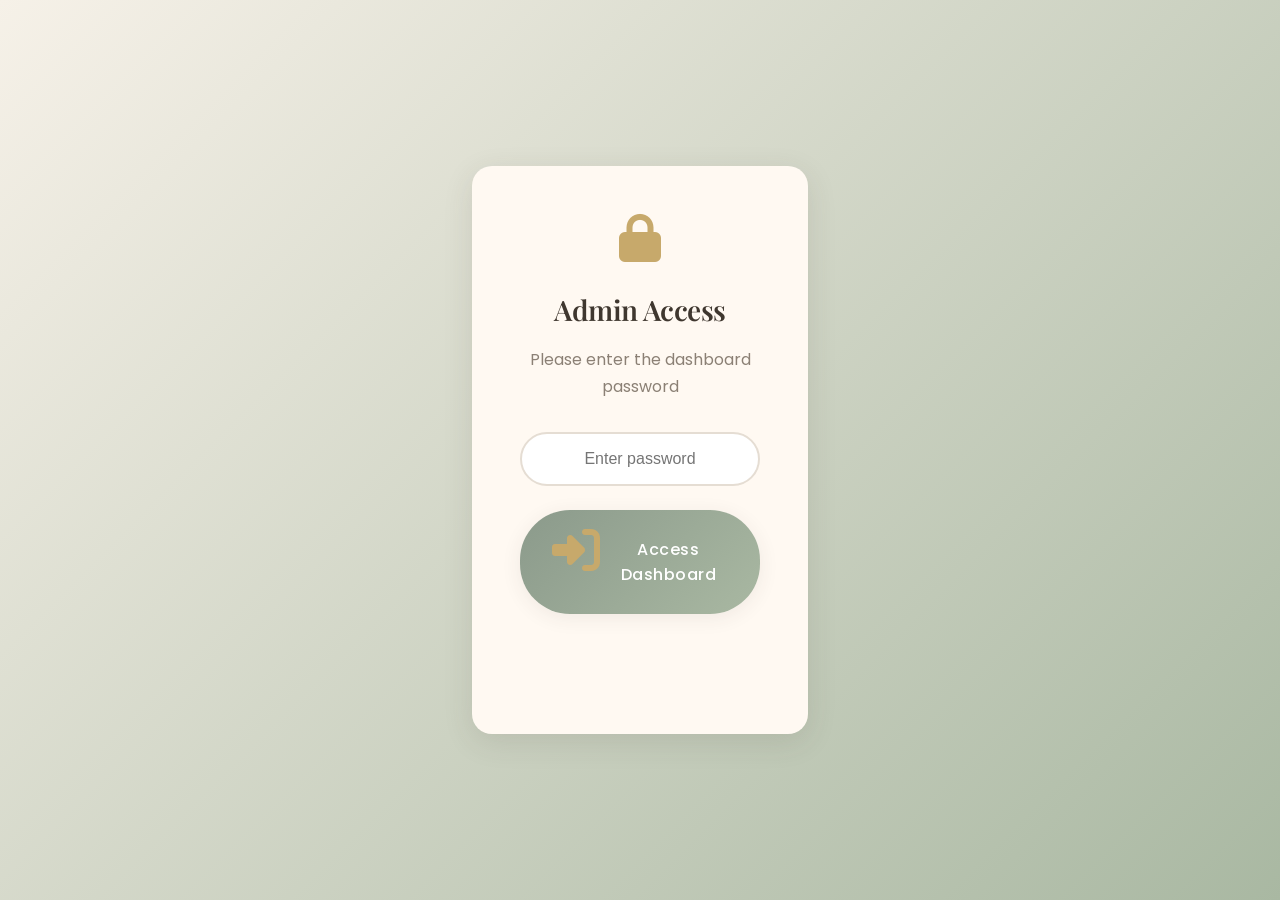
==== commit ad35abf4: "delete functionality in dashboard, reminder setup, and secure config" ====
--- a/dashboard/index.html
+++ b/dashboard/index.html
@@ -11,15 +11,19 @@
     <link rel="stylesheet" href="https://cdnjs.cloudflare.com/ajax/libs/font-awesome/6.4.0/css/all.min.css">
 </head>
 <body class="dashboard-body">
-    <!-- Password Protection Screen -->
+    <!-- Password Authentication Screen -->
     <div id="password-screen" class="password-screen">
         <div class="password-container">
             <div class="password-card">
                 <i class="fas fa-lock"></i>
                 <h2>Admin Access</h2>
-                <p>Please enter the password to access the dashboard</p>
+                <p>Please enter the dashboard password</p>
+                
                 <input type="password" id="dashboard-password" placeholder="Enter password">
-                <button onclick="checkPassword()" class="btn-primary">Access Dashboard</button>
+                <button onclick="checkPassword()" class="btn-primary">
+                    <i class="fas fa-sign-in-alt"></i> Access Dashboard
+                </button>
+                
                 <p class="password-error" id="password-error"></p>
             </div>
         </div>
@@ -215,7 +219,8 @@
     </section>
     </div><!-- End dashboard-content -->
 
+    <script src="../assets/js/config.js"></script>
     <script src="../assets/js/dashboard.js"></script>
-    <script src="../assets/js/dashboard-auth.js"></script>
+    <script src="../assets/js/dashboard-simple-auth.js"></script>
 </body>
 </html>
